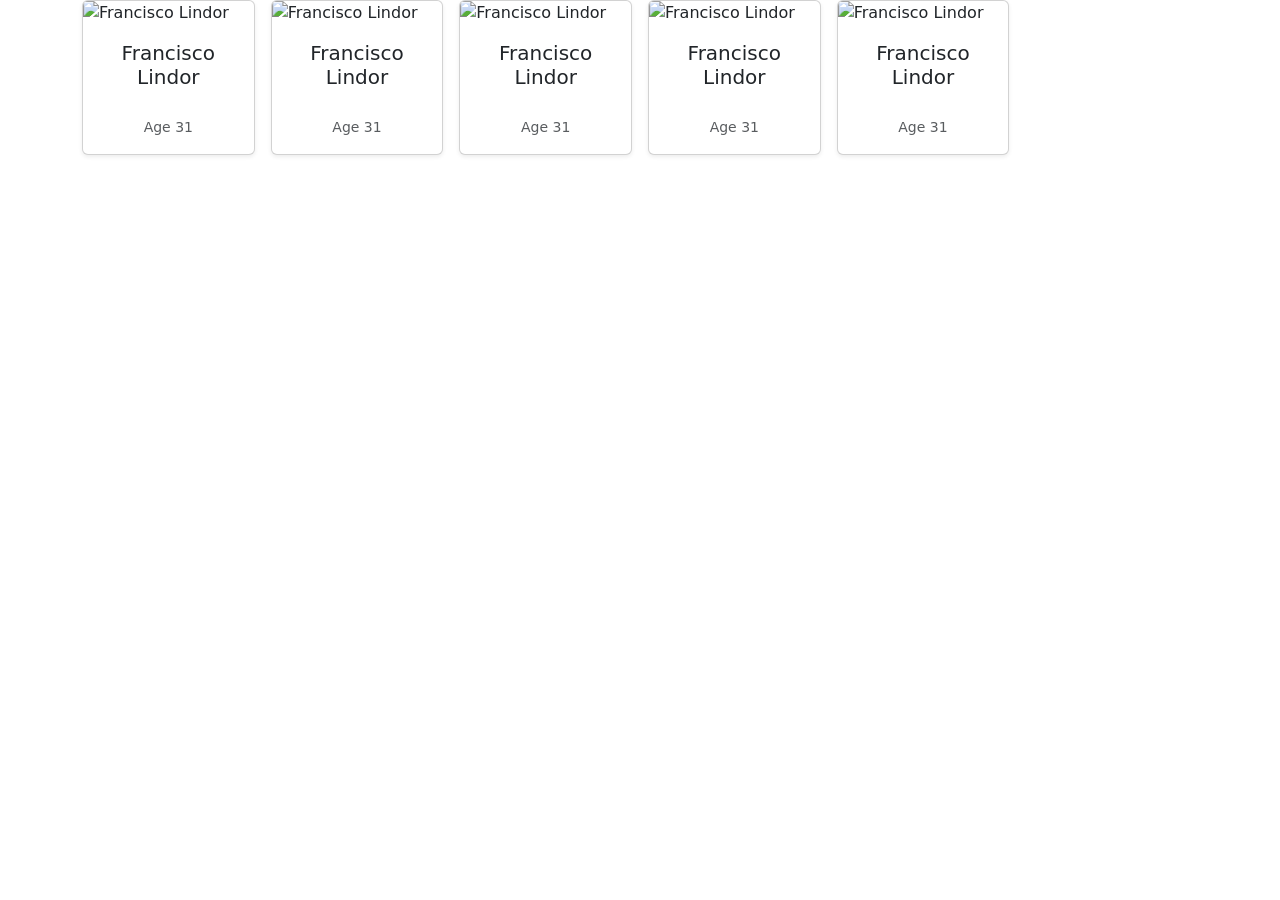
==== index.html @ 53bbb808 "Day #1 Class: Did Javascript and HTML with Mr. Kilgore" ====
<!doctype html>
<html lang="en">
    <head>
        <title>My Team Roster</title>
        <!-- Required meta tags -->
        <meta charset="utf-8" />
        <meta
            name="viewport"
            content="width=device-width, initial-scale=1, shrink-to-fit=no"
        />

        <!-- Bootstrap CSS v5.3.2 -->
        <link
            href="https://cdn.jsdelivr.net/npm/bootstrap@5.3.2/dist/css/bootstrap.min.css"
            rel="stylesheet"
            integrity="sha384-T3c6CoIi6uLrA9TneNEoa7RxnatzjcDSCmG1MXxSR1GAsXEV/Dwwykc2MPK8M2HN"
            crossorigin="anonymous"
        />
        <link rel="stylesheet" href="style.css">
        <link rel ="icon" type = "image/png"
    </head>

    <body>
        <header>
            <!-- place navbar here -->
        </header>
        <main class="container">
            <div id="rosterGrid" class="row g-3">
                
            </div>
        </main>
        <footer>
            <!-- place footer here -->
        </footer>
        <!-- Bootstrap JavaScript Libraries -->
        <script
            src="https://cdn.jsdelivr.net/npm/@popperjs/core@2.11.8/dist/umd/popper.min.js"
            integrity="sha384-I7E8VVD/ismYTF4hNIPjVp/Zjvgyol6VFvRkX/vR+Vc4jQkC+hVqc2pM8ODewa9r"
            crossorigin="anonymous"
        ></script>

        <script
            src="https://cdn.jsdelivr.net/npm/bootstrap@5.3.2/dist/js/bootstrap.min.js"
            integrity="sha384-BBtl+eGJRgqQAUMxJ7pMwbEyER4l1g+O15P+16Ep7Q9Q+zqX6gSbd85u4mG4QzX+"
            crossorigin="anonymous"
        ></script>
        <script src="players.js"></script>
        <script src="roster.js"></script>


    </body>
</html>
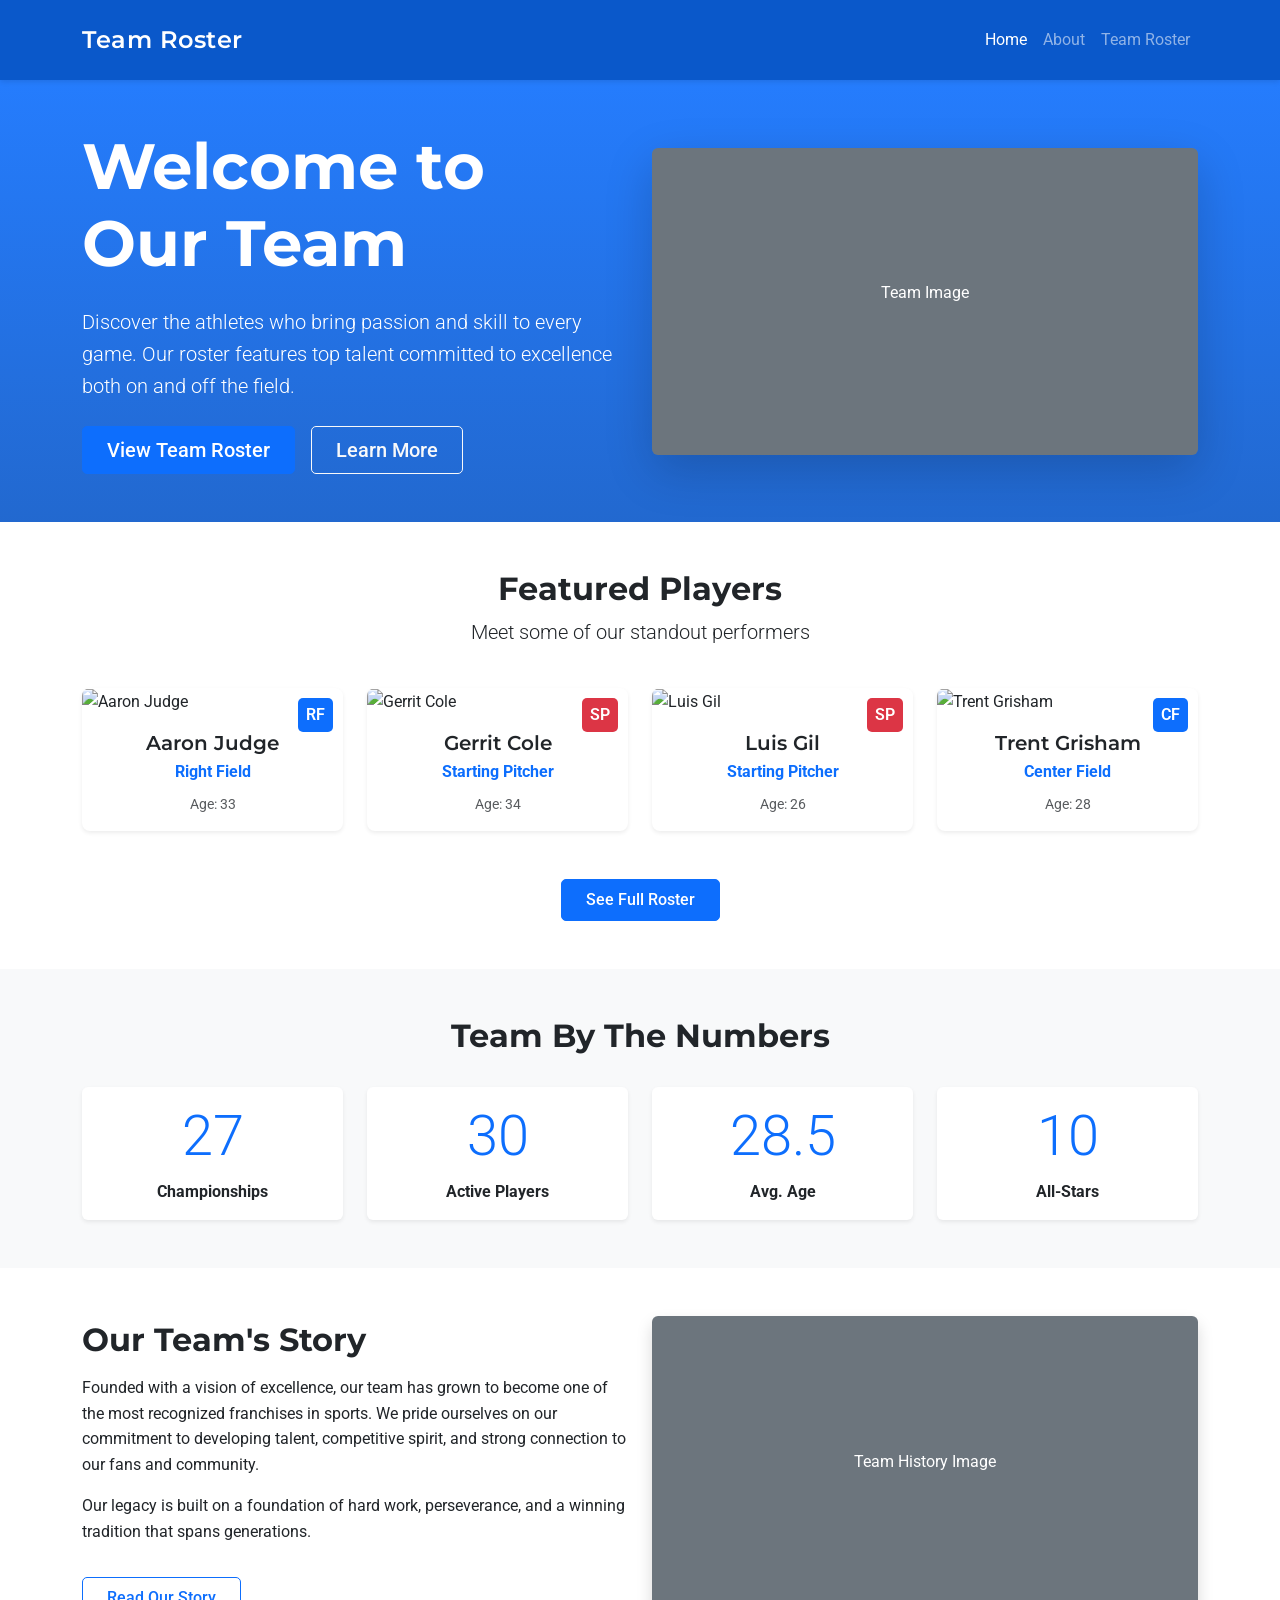
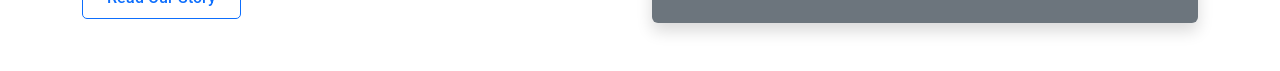
==== commit 9bb12f3b: "Day #3 School / Day #4 Home: Added team roster showcase with navigation, player filtering, and style" ====
--- a/index.html
+++ b/index.html
@@ -1,7 +1,7 @@
 <!doctype html>
 <html lang="en">
     <head>
-        <title>My Team Roster</title>
+        <title>Team Roster | Home</title>
         <!-- Required meta tags -->
         <meta charset="utf-8" />
         <meta
@@ -17,21 +17,161 @@
             crossorigin="anonymous"
         />
         <link rel="stylesheet" href="style.css">
-        <link rel ="icon" type = "image/png"
+        <link rel="icon" type="image/png" href="imgs/favicon.png">
     </head>
 
     <body>
         <header>
-            <!-- place navbar here -->
+            <!-- Navigation -->
+            <nav class="navbar navbar-expand-lg navbar-dark bg-primary">
+                <div class="container">
+                    <a class="navbar-brand" href="index.html">Team Roster</a>
+                    <button class="navbar-toggler" type="button" data-bs-toggle="collapse" data-bs-target="#navbarNav" aria-controls="navbarNav" aria-expanded="false" aria-label="Toggle navigation">
+                        <span class="navbar-toggler-icon"></span>
+                    </button>
+                    <div class="collapse navbar-collapse" id="navbarNav">
+                        <ul class="navbar-nav ms-auto">
+                            <li class="nav-item">
+                                <a class="nav-link active" aria-current="page" href="index.html">Home</a>
+                            </li>
+                            <li class="nav-item">
+                                <a class="nav-link" href="about.html">About</a>
+                            </li>
+                            <li class="nav-item">
+                                <a class="nav-link" href="team.html">Team Roster</a>
+                            </li>
+                        </ul>
+                    </div>
+                </div>
+            </nav>
         </header>
-        <main class="container">
-            <div id="rosterGrid" class="row g-3">
-                
+        
+        <!-- Hero Section -->
+        <section class="hero-section text-white py-5">
+            <div class="container">
+                <div class="row align-items-center">
+                    <div class="col-lg-6">
+                        <h1 class="display-3 fw-bold mb-4">Welcome to Our Team</h1>
+                        <p class="lead mb-4">Discover the athletes who bring passion and skill to every game. Our roster features top talent committed to excellence both on and off the field.</p>
+                        <div class="d-grid gap-2 d-md-flex justify-content-md-start">
+                            <a href="team.html" class="btn btn-primary btn-lg px-4 me-md-2">View Team Roster</a>
+                            <a href="about.html" class="btn btn-outline-light btn-lg px-4">Learn More</a>
+                        </div>
+                    </div>
+                    <div class="col-lg-6 d-none d-lg-block">
+                        <div class="hero-image-container mt-4 mt-lg-0">
+                            <!-- Placeholder for team image -->
+                            <div class="ratio ratio-16x9 rounded overflow-hidden shadow-lg">
+                                <div class="bg-secondary d-flex align-items-center justify-content-center">
+                                    <p class="text-white">Team Image</p>
+                                </div>
+                            </div>
+                        </div>
+                    </div>
+                </div>
             </div>
-        </main>
-        <footer>
-            <!-- place footer here -->
-        </footer>
+        </section>
+        
+        <!-- Featured Players Section -->
+        <section class="py-5">
+            <div class="container">
+                <div class="row mb-4">
+                    <div class="col-12 text-center">
+                        <h2 class="fw-bold">Featured Players</h2>
+                        <p class="lead">Meet some of our standout performers</p>
+                    </div>
+                </div>
+                <div id="featuredPlayers" class="row g-4">
+                    <!-- Featured players will be inserted here via JavaScript -->
+                </div>
+                <div class="text-center mt-5">
+                    <a href="team.html" class="btn btn-primary">See Full Roster</a>
+                </div>
+            </div>
+        </section>
+        
+        <!-- Team Stats Section -->
+        <section class="py-5 bg-light">
+            <div class="container">
+                <div class="row mb-4">
+                    <div class="col-12 text-center">
+                        <h2 class="fw-bold">Team By The Numbers</h2>
+                    </div>
+                </div>
+                <div class="row g-4 text-center">
+                    <div class="col-md-3 col-6">
+                        <div class="card h-100 border-0 shadow-sm">
+                            <div class="card-body">
+                                <div class="display-4 text-primary mb-2">27</div>
+                                <p class="mb-0 fw-bold">Championships</p>
+                            </div>
+                        </div>
+                    </div>
+                    <div class="col-md-3 col-6">
+                        <div class="card h-100 border-0 shadow-sm">
+                            <div class="card-body">
+                                <div class="display-4 text-primary mb-2">30</div>
+                                <p class="mb-0 fw-bold">Active Players</p>
+                            </div>
+                        </div>
+                    </div>
+                    <div class="col-md-3 col-6">
+                        <div class="card h-100 border-0 shadow-sm">
+                            <div class="card-body">
+                                <div class="display-4 text-primary mb-2">28.5</div>
+                                <p class="mb-0 fw-bold">Avg. Age</p>
+                            </div>
+                        </div>
+                    </div>
+                    <div class="col-md-3 col-6">
+                        <div class="card h-100 border-0 shadow-sm">
+                            <div class="card-body">
+                                <div class="display-4 text-primary mb-2">10</div>
+                                <p class="mb-0 fw-bold">All-Stars</p>
+                            </div>
+                        </div>
+                    </div>
+                </div>
+            </div>
+        </section>
+        
+        <!-- About Team Preview Section -->
+        <section class="py-5">
+            <div class="container">
+                <div class="row align-items-center">
+                    <div class="col-lg-6 mb-4 mb-lg-0">
+                        <h2 class="fw-bold mb-3">Our Team's Story</h2>
+                        <p>Founded with a vision of excellence, our team has grown to become one of the most recognized franchises in sports. We pride ourselves on our commitment to developing talent, competitive spirit, and strong connection to our fans and community.</p>
+                        <p>Our legacy is built on a foundation of hard work, perseverance, and a winning tradition that spans generations.</p>
+                        <a href="about.html" class="btn btn-outline-primary mt-3">Read Our Story</a>
+                    </div>
+                    <div class="col-lg-6">
+                        <div class="ratio ratio-16x9 rounded overflow-hidden shadow">
+                            <div class="bg-secondary d-flex align-items-center justify-content-center">
+                                <p class="text-white">Team History Image</p>
+                            </div>
+                        </div>
+                    </div>
+                </div>
+            </div>
+        </section>
+        
+        <!-- Bootstrap JavaScript Libraries -->
+        <script
+            src="https://cdn.jsdelivr.net/npm/@popperjs/core@2.11.8/dist/umd/popper.min.js"
+            integrity="sha384-I7E8VVD/ismYTF4hNIPjVp/Zjvgyol6VFvRkX/vR+Vc4jQkC+hVqc2pM8ODewa9r"
+            crossorigin="anonymous"
+        ></script>
+
+        <script
+            src="https://cdn.jsdelivr.net/npm/bootstrap@5.3.2/dist/js/bootstrap.min.js"
+            integrity="sha384-BBtl+eGJRgqQAUMxJ7pMwbEyER4l1g+O15P+16Ep7Q9Q+zqX6gSbd85u4mG4QzX+"
+            crossorigin="anonymous"
+        ></script>
+        <script src="players.js"></script>
+        <script src="roster.js"></script>
+    </body>
+</html>
         <!-- Bootstrap JavaScript Libraries -->
         <script
             src="https://cdn.jsdelivr.net/npm/@popperjs/core@2.11.8/dist/umd/popper.min.js"
@@ -49,4 +189,4 @@
 
 
     </body>
-</html>
+</html>
--- a/style.css
+++ b/style.css
@@ -0,0 +1,166 @@
+/* Custom Fonts */
+@import url('https://fonts.googleapis.com/css2?family=Montserrat:wght@400;500;600;700&family=Roboto:wght@300;400;500;700&display=swap');
+
+/* Base Styles */
+:root {
+    --primary-color: #0d6efd;
+    --primary-dark: #0a58ca;
+    --secondary-color: #6c757d;
+    --accent-color: #ffc107;
+    --light-color: #f8f9fa;
+    --dark-color: #212529;
+    --success-color: #198754;
+    --danger-color: #dc3545;
+}
+
+body {
+    font-family: 'Roboto', sans-serif;
+    color: var(--dark-color);
+    line-height: 1.6;
+}
+
+h1, h2, h3, h4, h5, h6, .navbar-brand {
+    font-family: 'Montserrat', sans-serif;
+    font-weight: 600;
+}
+.hero-section {
+    background: linear-gradient(rgba(13, 110, 253, 0.9), rgba(10, 88, 202, 0.9)), url('https://source.unsplash.com/vTL_qy03D1I/1600x900') no-repeat center center;
+    background-size: cover;
+    padding: 5rem 0;
+}
+.navbar {
+    padding: 1rem 0;
+    box-shadow: 0 2px 5px rgba(0, 0, 0, 0.1);
+}
+
+.navbar-dark.bg-primary {
+    background-color: var(--primary-dark) !important;
+}
+
+.navbar-brand {
+    font-size: 1.5rem;
+    letter-spacing: 0.5px;
+}
+.player-card {
+    transition: transform 0.3s ease, box-shadow 0.3s ease;
+    border-radius: 0.5rem;
+    overflow: hidden;
+    border: none;
+}
+.player-card:hover {
+    transform: translateY(-5px);
+    box-shadow: 0 10px 20px rgba(0, 0, 0, 0.1) !important;
+}.player-photo {
+    height: 230px;
+    object-fit: cover;
+    object-position: center top;
+}
+.card-title {
+    font-weight: 600;
+}
+.position-indicator {
+    position: absolute;
+    top: 10px;
+    right: 10px;
+    padding: 0.25rem 0.5rem;
+    border-radius: 5px;
+    font-weight: 600;
+    color: white;
+    background-color: var(--primary-color);
+}
+.badge-pos-P, .badge-pos-SP, .badge-pos-RP {
+    background-color: var(--danger-color);
+}
+
+.badge-pos-C {
+    background-color: #6610f2;
+}
+
+.badge-pos-1B, .badge-pos-2B, .badge-pos-3B, .badge-pos-SS {
+    background-color: var(--success-color);
+}
+
+.badge-pos-LF, .badge-pos-CF, .badge-pos-RF {
+    background-color: var(--primary-color);
+}
+
+.badge-pos-DH {
+    background-color: var(--accent-color);
+    color: var(--dark-color);
+}
+.roster-controls {
+    background-color: var(--light-color);
+    padding: 1.5rem;
+    border-radius: 10px;
+    margin-bottom: 2rem;
+}
+footer {
+    margin-top: 2rem;
+}
+
+footer a {
+    text-decoration: none;
+    transition: color 0.2s;
+}
+
+footer a:hover {
+    text-decoration: underline;
+}
+.btn {
+    border-radius: 5px;
+    padding: 0.5rem 1.5rem;
+    font-weight: 500;
+    transition: all 0.3s;
+}
+
+.btn-primary {
+    background-color: var(--primary-color);
+    border-color: var(--primary-color);
+}
+
+.btn-primary:hover {
+    background-color: var(--primary-dark);
+    border-color: var(--primary-dark);
+    transform: translateY(-2px);
+}
+
+.btn-outline-primary {
+    color: var(--primary-color);
+    border-color: var(--primary-color);
+}
+
+.btn-outline-primary:hover {
+    background-color: var(--primary-color);
+    transform: translateY(-2px);
+}
+@media (max-width: 767px) {
+    .hero-section {
+        padding: 3rem 0;
+    }
+    
+    .hero-section h1 {
+        font-size: 2.5rem;
+    }
+    
+    .player-photo {
+        height: 200px;
+    }
+}
+
+@media (max-width: 576px) {
+    .navbar-brand {
+        font-size: 1.2rem;
+    }
+    
+    h1.display-4 {
+        font-size: 2.5rem;
+    }
+    
+    .display-1, .display-3, .display-4 {
+        font-size: calc(1.3rem + 2.1vw);
+    }
+    
+    .player-photo {
+        height: 180px;
+    }
+}
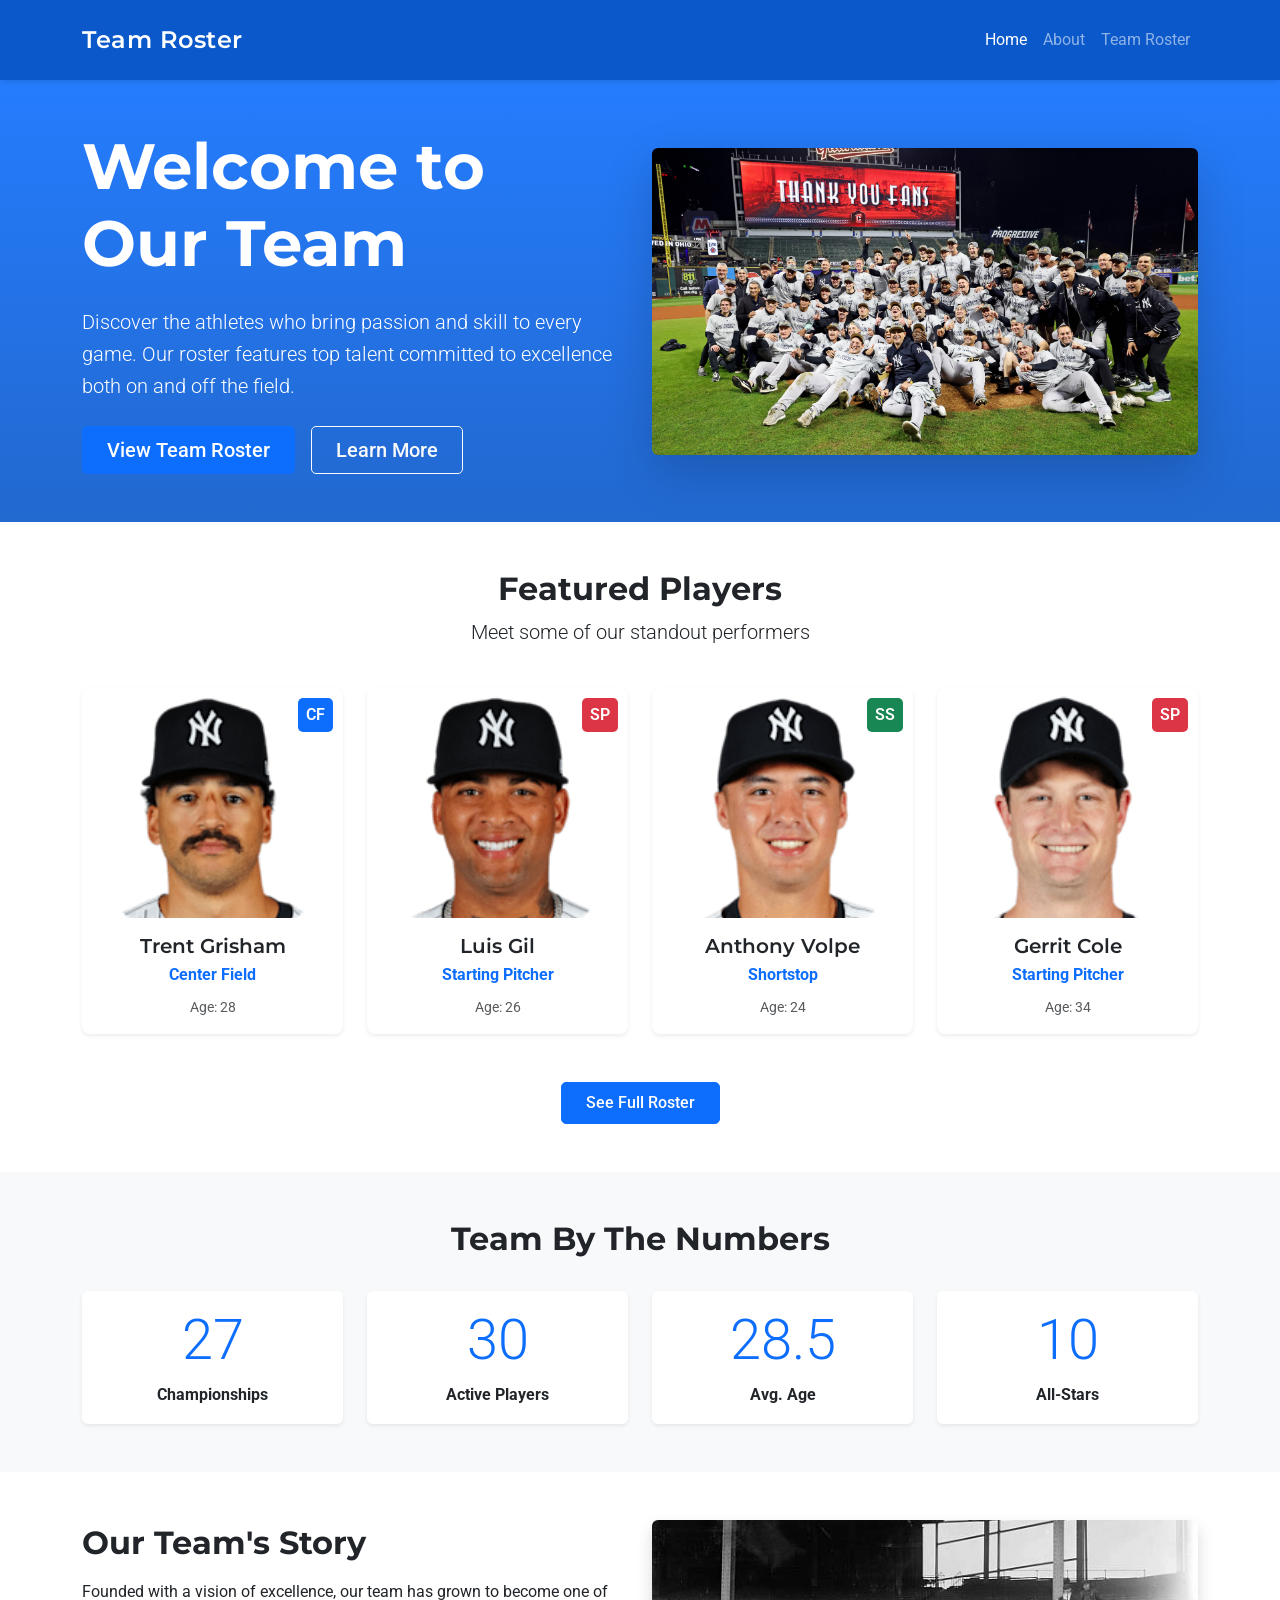
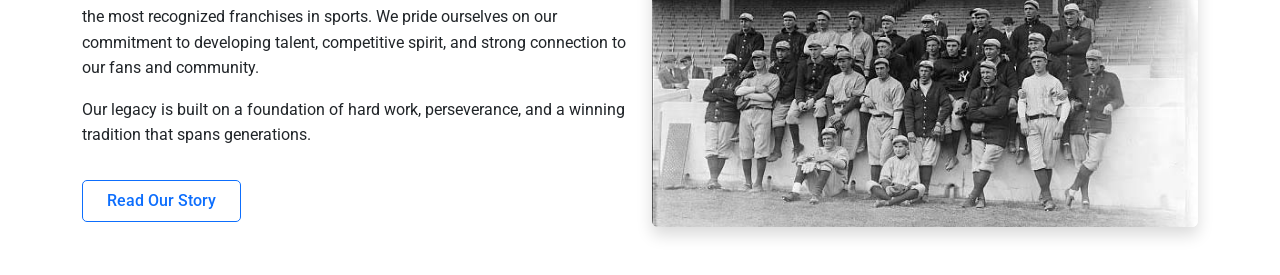
==== commit 02aa290d: "Day #4 Class: Added Images, and added images in roster / about pages" ====
--- a/index.html
+++ b/index.html
@@ -1,192 +1,186 @@
 <!doctype html>
 <html lang="en">
-    <head>
-        <title>Team Roster | Home</title>
-        <!-- Required meta tags -->
-        <meta charset="utf-8" />
-        <meta
-            name="viewport"
-            content="width=device-width, initial-scale=1, shrink-to-fit=no"
-        />
 
-        <!-- Bootstrap CSS v5.3.2 -->
-        <link
-            href="https://cdn.jsdelivr.net/npm/bootstrap@5.3.2/dist/css/bootstrap.min.css"
-            rel="stylesheet"
-            integrity="sha384-T3c6CoIi6uLrA9TneNEoa7RxnatzjcDSCmG1MXxSR1GAsXEV/Dwwykc2MPK8M2HN"
-            crossorigin="anonymous"
-        />
-        <link rel="stylesheet" href="style.css">
-        <link rel="icon" type="image/png" href="imgs/favicon.png">
-    </head>
+<head>
+    <title>Team Roster | Home</title>
+    <!-- Required meta tags -->
+    <meta charset="utf-8" />
+    <meta name="viewport" content="width=device-width, initial-scale=1, shrink-to-fit=no" />
 
-    <body>
-        <header>
-            <!-- Navigation -->
-            <nav class="navbar navbar-expand-lg navbar-dark bg-primary">
-                <div class="container">
-                    <a class="navbar-brand" href="index.html">Team Roster</a>
-                    <button class="navbar-toggler" type="button" data-bs-toggle="collapse" data-bs-target="#navbarNav" aria-controls="navbarNav" aria-expanded="false" aria-label="Toggle navigation">
-                        <span class="navbar-toggler-icon"></span>
-                    </button>
-                    <div class="collapse navbar-collapse" id="navbarNav">
-                        <ul class="navbar-nav ms-auto">
-                            <li class="nav-item">
-                                <a class="nav-link active" aria-current="page" href="index.html">Home</a>
-                            </li>
-                            <li class="nav-item">
-                                <a class="nav-link" href="about.html">About</a>
-                            </li>
-                            <li class="nav-item">
-                                <a class="nav-link" href="team.html">Team Roster</a>
-                            </li>
-                        </ul>
+    <!-- Bootstrap CSS v5.3.2 -->
+    <link href="https://cdn.jsdelivr.net/npm/bootstrap@5.3.2/dist/css/bootstrap.min.css" rel="stylesheet"
+        integrity="sha384-T3c6CoIi6uLrA9TneNEoa7RxnatzjcDSCmG1MXxSR1GAsXEV/Dwwykc2MPK8M2HN" crossorigin="anonymous" />
+    <link rel="stylesheet" href="style.css">
+    <link rel="icon" type="image/png" href="imgs/favicon.png">
+</head>
+
+<body>
+    <header>
+        <!-- Navigation -->
+        <nav class="navbar navbar-expand-lg navbar-dark bg-primary">
+            <div class="container">
+                <a class="navbar-brand" href="index.html">Team Roster</a>
+                <button class="navbar-toggler" type="button" data-bs-toggle="collapse" data-bs-target="#navbarNav"
+                    aria-controls="navbarNav" aria-expanded="false" aria-label="Toggle navigation">
+                    <span class="navbar-toggler-icon"></span>
+                </button>
+                <div class="collapse navbar-collapse" id="navbarNav">
+                    <ul class="navbar-nav ms-auto">
+                        <li class="nav-item">
+                            <a class="nav-link active" aria-current="page" href="index.html">Home</a>
+                        </li>
+                        <li class="nav-item">
+                            <a class="nav-link" href="about.html">About</a>
+                        </li>
+                        <li class="nav-item">
+                            <a class="nav-link" href="team.html">Team Roster</a>
+                        </li>
+                    </ul>
+                </div>
+            </div>
+        </nav>
+    </header>
+
+    <!-- Hero Section -->
+    <section class="hero-section text-white py-5">
+        <div class="container">
+            <div class="row align-items-center">
+                <div class="col-lg-6">
+                    <h1 class="display-3 fw-bold mb-4">Welcome to Our Team</h1>
+                    <p class="lead mb-4">Discover the athletes who bring passion and skill to every game. Our roster
+                        features top talent committed to excellence both on and off the field.</p>
+                    <div class="d-grid gap-2 d-md-flex justify-content-md-start">
+                        <a href="team.html" class="btn btn-primary btn-lg px-4 me-md-2">View Team Roster</a>
+                        <a href="about.html" class="btn btn-outline-light btn-lg px-4">Learn More</a>
                     </div>
                 </div>
-            </nav>
-        </header>
-        
-        <!-- Hero Section -->
-        <section class="hero-section text-white py-5">
-            <div class="container">
-                <div class="row align-items-center">
-                    <div class="col-lg-6">
-                        <h1 class="display-3 fw-bold mb-4">Welcome to Our Team</h1>
-                        <p class="lead mb-4">Discover the athletes who bring passion and skill to every game. Our roster features top talent committed to excellence both on and off the field.</p>
-                        <div class="d-grid gap-2 d-md-flex justify-content-md-start">
-                            <a href="team.html" class="btn btn-primary btn-lg px-4 me-md-2">View Team Roster</a>
-                            <a href="about.html" class="btn btn-outline-light btn-lg px-4">Learn More</a>
-                        </div>
-                    </div>
-                    <div class="col-lg-6 d-none d-lg-block">
-                        <div class="hero-image-container mt-4 mt-lg-0">
-                            <!-- Placeholder for team image -->
-                            <div class="ratio ratio-16x9 rounded overflow-hidden shadow-lg">
-                                <div class="bg-secondary d-flex align-items-center justify-content-center">
-                                    <p class="text-white">Team Image</p>
-                                </div>
+                <div class="col-lg-6 d-none d-lg-block">
+                    <div class="hero-image-container mt-4 mt-lg-0">
+                        <!-- Placeholder for team image -->
+                        <div class="ratio ratio-16x9 rounded overflow-hidden shadow-lg">
+                            <div class="bg-secondary d-flex align-items-center justify-content-center">
+                                <img src="imgs/NYY.webp" class="card-img-top" alt="...">
                             </div>
                         </div>
                     </div>
                 </div>
             </div>
-        </section>
-        
-        <!-- Featured Players Section -->
-        <section class="py-5">
-            <div class="container">
-                <div class="row mb-4">
-                    <div class="col-12 text-center">
-                        <h2 class="fw-bold">Featured Players</h2>
-                        <p class="lead">Meet some of our standout performers</p>
+        </div>
+    </section>
+
+    <!-- Featured Players Section -->
+    <section class="py-5">
+        <div class="container">
+            <div class="row mb-4">
+                <div class="col-12 text-center">
+                    <h2 class="fw-bold">Featured Players</h2>
+                    <p class="lead">Meet some of our standout performers</p>
+                </div>
+            </div>
+            <div id="featuredPlayers" class="row g-4">
+                <!-- Featured players will be inserted here via JavaScript -->
+            </div>
+            <div class="text-center mt-5">
+                <a href="team.html" class="btn btn-primary">See Full Roster</a>
+            </div>
+        </div>
+    </section>
+
+    <!-- Team Stats Section -->
+    <section class="py-5 bg-light">
+        <div class="container">
+            <div class="row mb-4">
+                <div class="col-12 text-center">
+                    <h2 class="fw-bold">Team By The Numbers</h2>
+                </div>
+            </div>
+            <div class="row g-4 text-center">
+                <div class="col-md-3 col-6">
+                    <div class="card h-100 border-0 shadow-sm">
+                        <div class="card-body">
+                            <div class="display-4 text-primary mb-2">27</div>
+                            <p class="mb-0 fw-bold">Championships</p>
+                        </div>
                     </div>
                 </div>
-                <div id="featuredPlayers" class="row g-4">
-                    <!-- Featured players will be inserted here via JavaScript -->
-                </div>
-                <div class="text-center mt-5">
-                    <a href="team.html" class="btn btn-primary">See Full Roster</a>
-                </div>
-            </div>
-        </section>
-        
-        <!-- Team Stats Section -->
-        <section class="py-5 bg-light">
-            <div class="container">
-                <div class="row mb-4">
-                    <div class="col-12 text-center">
-                        <h2 class="fw-bold">Team By The Numbers</h2>
+                <div class="col-md-3 col-6">
+                    <div class="card h-100 border-0 shadow-sm">
+                        <div class="card-body">
+                            <div class="display-4 text-primary mb-2">30</div>
+                            <p class="mb-0 fw-bold">Active Players</p>
+                        </div>
                     </div>
                 </div>
-                <div class="row g-4 text-center">
-                    <div class="col-md-3 col-6">
-                        <div class="card h-100 border-0 shadow-sm">
-                            <div class="card-body">
-                                <div class="display-4 text-primary mb-2">27</div>
-                                <p class="mb-0 fw-bold">Championships</p>
-                            </div>
+                <div class="col-md-3 col-6">
+                    <div class="card h-100 border-0 shadow-sm">
+                        <div class="card-body">
+                            <div class="display-4 text-primary mb-2">28.5</div>
+                            <p class="mb-0 fw-bold">Avg. Age</p>
                         </div>
                     </div>
-                    <div class="col-md-3 col-6">
-                        <div class="card h-100 border-0 shadow-sm">
-                            <div class="card-body">
-                                <div class="display-4 text-primary mb-2">30</div>
-                                <p class="mb-0 fw-bold">Active Players</p>
-                            </div>
-                        </div>
-                    </div>
-                    <div class="col-md-3 col-6">
-                        <div class="card h-100 border-0 shadow-sm">
-                            <div class="card-body">
-                                <div class="display-4 text-primary mb-2">28.5</div>
-                                <p class="mb-0 fw-bold">Avg. Age</p>
-                            </div>
-                        </div>
-                    </div>
-                    <div class="col-md-3 col-6">
-                        <div class="card h-100 border-0 shadow-sm">
-                            <div class="card-body">
-                                <div class="display-4 text-primary mb-2">10</div>
-                                <p class="mb-0 fw-bold">All-Stars</p>
-                            </div>
+                </div>
+                <div class="col-md-3 col-6">
+                    <div class="card h-100 border-0 shadow-sm">
+                        <div class="card-body">
+                            <div class="display-4 text-primary mb-2">10</div>
+                            <p class="mb-0 fw-bold">All-Stars</p>
                         </div>
                     </div>
                 </div>
             </div>
-        </section>
-        
-        <!-- About Team Preview Section -->
-        <section class="py-5">
-            <div class="container">
-                <div class="row align-items-center">
-                    <div class="col-lg-6 mb-4 mb-lg-0">
-                        <h2 class="fw-bold mb-3">Our Team's Story</h2>
-                        <p>Founded with a vision of excellence, our team has grown to become one of the most recognized franchises in sports. We pride ourselves on our commitment to developing talent, competitive spirit, and strong connection to our fans and community.</p>
-                        <p>Our legacy is built on a foundation of hard work, perseverance, and a winning tradition that spans generations.</p>
-                        <a href="about.html" class="btn btn-outline-primary mt-3">Read Our Story</a>
-                    </div>
-                    <div class="col-lg-6">
-                        <div class="ratio ratio-16x9 rounded overflow-hidden shadow">
-                            <div class="bg-secondary d-flex align-items-center justify-content-center">
-                                <p class="text-white">Team History Image</p>
-                            </div>
+        </div>
+    </section>
+
+    <!-- About Team Preview Section -->
+    <section class="py-5">
+        <div class="container">
+            <div class="row align-items-center">
+                <div class="col-lg-6 mb-4 mb-lg-0">
+                    <h2 class="fw-bold mb-3">Our Team's Story</h2>
+                    <p>Founded with a vision of excellence, our team has grown to become one of the most recognized
+                        franchises in sports. We pride ourselves on our commitment to developing talent, competitive
+                        spirit, and strong connection to our fans and community.</p>
+                    <p>Our legacy is built on a foundation of hard work, perseverance, and a winning tradition that
+                        spans generations.</p>
+                    <a href="about.html" class="btn btn-outline-primary mt-3">Read Our Story</a>
+                </div>
+                <div class="col-lg-6">
+                    <div class="ratio ratio-16x9 rounded overflow-hidden shadow">
+                        <div class="bg-secondary d-flex align-items-center justify-content-center">
+
+                            <img src="imgs/history.jpg" class="card-img-top" alt="...">
                         </div>
                     </div>
                 </div>
             </div>
-        </section>
-        
-        <!-- Bootstrap JavaScript Libraries -->
-        <script
-            src="https://cdn.jsdelivr.net/npm/@popperjs/core@2.11.8/dist/umd/popper.min.js"
-            integrity="sha384-I7E8VVD/ismYTF4hNIPjVp/Zjvgyol6VFvRkX/vR+Vc4jQkC+hVqc2pM8ODewa9r"
-            crossorigin="anonymous"
-        ></script>
+        </div>
+    </section>
 
-        <script
-            src="https://cdn.jsdelivr.net/npm/bootstrap@5.3.2/dist/js/bootstrap.min.js"
-            integrity="sha384-BBtl+eGJRgqQAUMxJ7pMwbEyER4l1g+O15P+16Ep7Q9Q+zqX6gSbd85u4mG4QzX+"
-            crossorigin="anonymous"
-        ></script>
-        <script src="players.js"></script>
-        <script src="roster.js"></script>
-    </body>
+    <!-- Bootstrap JavaScript Libraries -->
+    <script src="https://cdn.jsdelivr.net/npm/@popperjs/core@2.11.8/dist/umd/popper.min.js"
+        integrity="sha384-I7E8VVD/ismYTF4hNIPjVp/Zjvgyol6VFvRkX/vR+Vc4jQkC+hVqc2pM8ODewa9r"
+        crossorigin="anonymous"></script>
+
+    <script src="https://cdn.jsdelivr.net/npm/bootstrap@5.3.2/dist/js/bootstrap.min.js"
+        integrity="sha384-BBtl+eGJRgqQAUMxJ7pMwbEyER4l1g+O15P+16Ep7Q9Q+zqX6gSbd85u4mG4QzX+"
+        crossorigin="anonymous"></script>
+    <script src="players.js"></script>
+    <script src="roster.js"></script>
+</body>
+
 </html>
-        <!-- Bootstrap JavaScript Libraries -->
-        <script
-            src="https://cdn.jsdelivr.net/npm/@popperjs/core@2.11.8/dist/umd/popper.min.js"
-            integrity="sha384-I7E8VVD/ismYTF4hNIPjVp/Zjvgyol6VFvRkX/vR+Vc4jQkC+hVqc2pM8ODewa9r"
-            crossorigin="anonymous"
-        ></script>
+<!-- Bootstrap JavaScript Libraries -->
+<script src="https://cdn.jsdelivr.net/npm/@popperjs/core@2.11.8/dist/umd/popper.min.js"
+    integrity="sha384-I7E8VVD/ismYTF4hNIPjVp/Zjvgyol6VFvRkX/vR+Vc4jQkC+hVqc2pM8ODewa9r"
+    crossorigin="anonymous"></script>
 
-        <script
-            src="https://cdn.jsdelivr.net/npm/bootstrap@5.3.2/dist/js/bootstrap.min.js"
-            integrity="sha384-BBtl+eGJRgqQAUMxJ7pMwbEyER4l1g+O15P+16Ep7Q9Q+zqX6gSbd85u4mG4QzX+"
-            crossorigin="anonymous"
-        ></script>
-        <script src="players.js"></script>
-        <script src="roster.js"></script>
+<script src="https://cdn.jsdelivr.net/npm/bootstrap@5.3.2/dist/js/bootstrap.min.js"
+    integrity="sha384-BBtl+eGJRgqQAUMxJ7pMwbEyER4l1g+O15P+16Ep7Q9Q+zqX6gSbd85u4mG4QzX+"
+    crossorigin="anonymous"></script>
+<script src="players.js"></script>
+<script src="roster.js"></script>
 
 
-    </body>
+</body>
+
 </html>
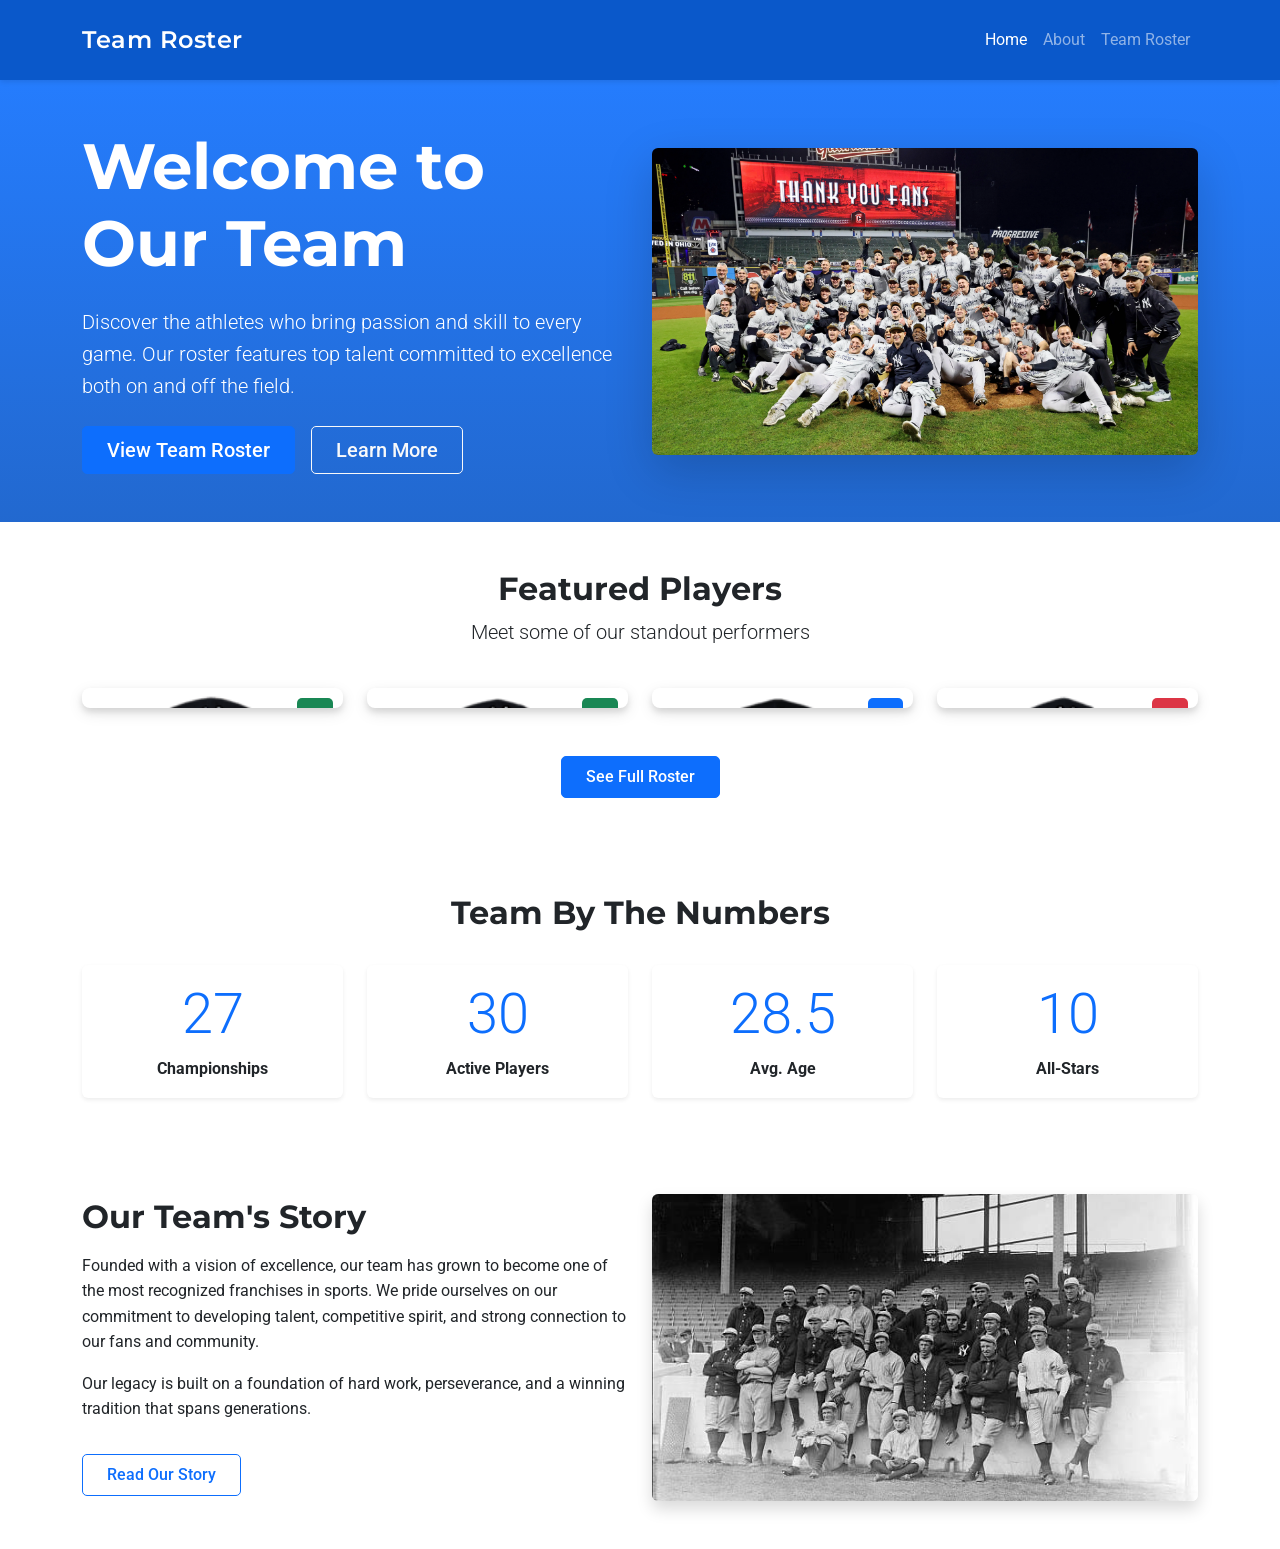
==== commit 1fa1b741: "Day #5 Home: added fun facts and update team page structure and styles" ====
--- a/index.html
+++ b/index.html
@@ -87,7 +87,7 @@
     </section>
 
     <!-- Team Stats Section -->
-    <section class="py-5 bg-light">
+    <section class="py-5">
         <div class="container">
             <div class="row mb-4">
                 <div class="col-12 text-center">
--- a/style.css
+++ b/style.css
@@ -41,16 +41,63 @@
     font-size: 1.5rem;
     letter-spacing: 0.5px;
 }
+
+/* Flip Card Styles */
 .player-card {
-    transition: transform 0.3s ease, box-shadow 0.3s ease;
+    perspective: 1000px;
+    height: 100%;
+    border-radius: 0.5rem;
+    overflow: visible;
+    border: none;
+    background-color: transparent;
+    box-shadow: none;
+}
+
+.player-card-inner {
+    position: relative;
+    width: 100%;
+    height: 100%;
+    text-align: center;
+    transition: transform 0.8s;
+    transform-style: preserve-3d;
+    border-radius: 0.5rem;
+    box-shadow: 0 5px 15px rgba(0, 0, 0, 0.1);
+}
+
+.player-card:hover .player-card-inner {
+    transform: rotateY(180deg);
+}
+
+.player-card-front, .player-card-back {
+    position: absolute;
+    width: 100%;
+    height: 100%;
+    backface-visibility: hidden;
     border-radius: 0.5rem;
     overflow: hidden;
-    border: none;
-}
-.player-card:hover {
-    transform: translateY(-5px);
-    box-shadow: 0 10px 20px rgba(0, 0, 0, 0.1) !important;
-}.player-photo {
+}
+
+.player-card-back {
+    background-color: var(--primary-color);
+    color: white;
+    transform: rotateY(180deg);
+    display: flex;
+    flex-direction: column;
+    justify-content: center;
+    padding: 1.5rem;
+}
+
+.player-card-back h5 {
+    margin-bottom: 1rem;
+}
+
+.fun-fact-text {
+    font-size: 1rem;
+    line-height: 1.5;
+    padding: 0 0.5rem;
+}
+
+.player-photo {
     height: 230px;
     object-fit: cover;
     object-position: center top;
@@ -163,4 +210,32 @@
     .player-photo {
         height: 180px;
     }
+}
+
+/* Team Page Styles */
+.player-card {
+    transition: transform 0.3s;
+    margin-bottom: 20px;
+    box-shadow: 0 4px 6px rgba(0, 0, 0, 0.1);
+}
+
+.player-card:hover {
+    transform: translateY(-5px);
+}
+
+.player-image {
+    width: 100%;
+    height: 300px;
+    object-fit: cover;
+}
+
+.modal-body img {
+    max-width: 200px;
+    margin-bottom: 15px;
+    box-shadow: 0 2px 4px rgba(0, 0, 0, 0.1);
+}
+
+.special-role {
+    color: var(--accent-color);
+    font-weight: bold;
 }
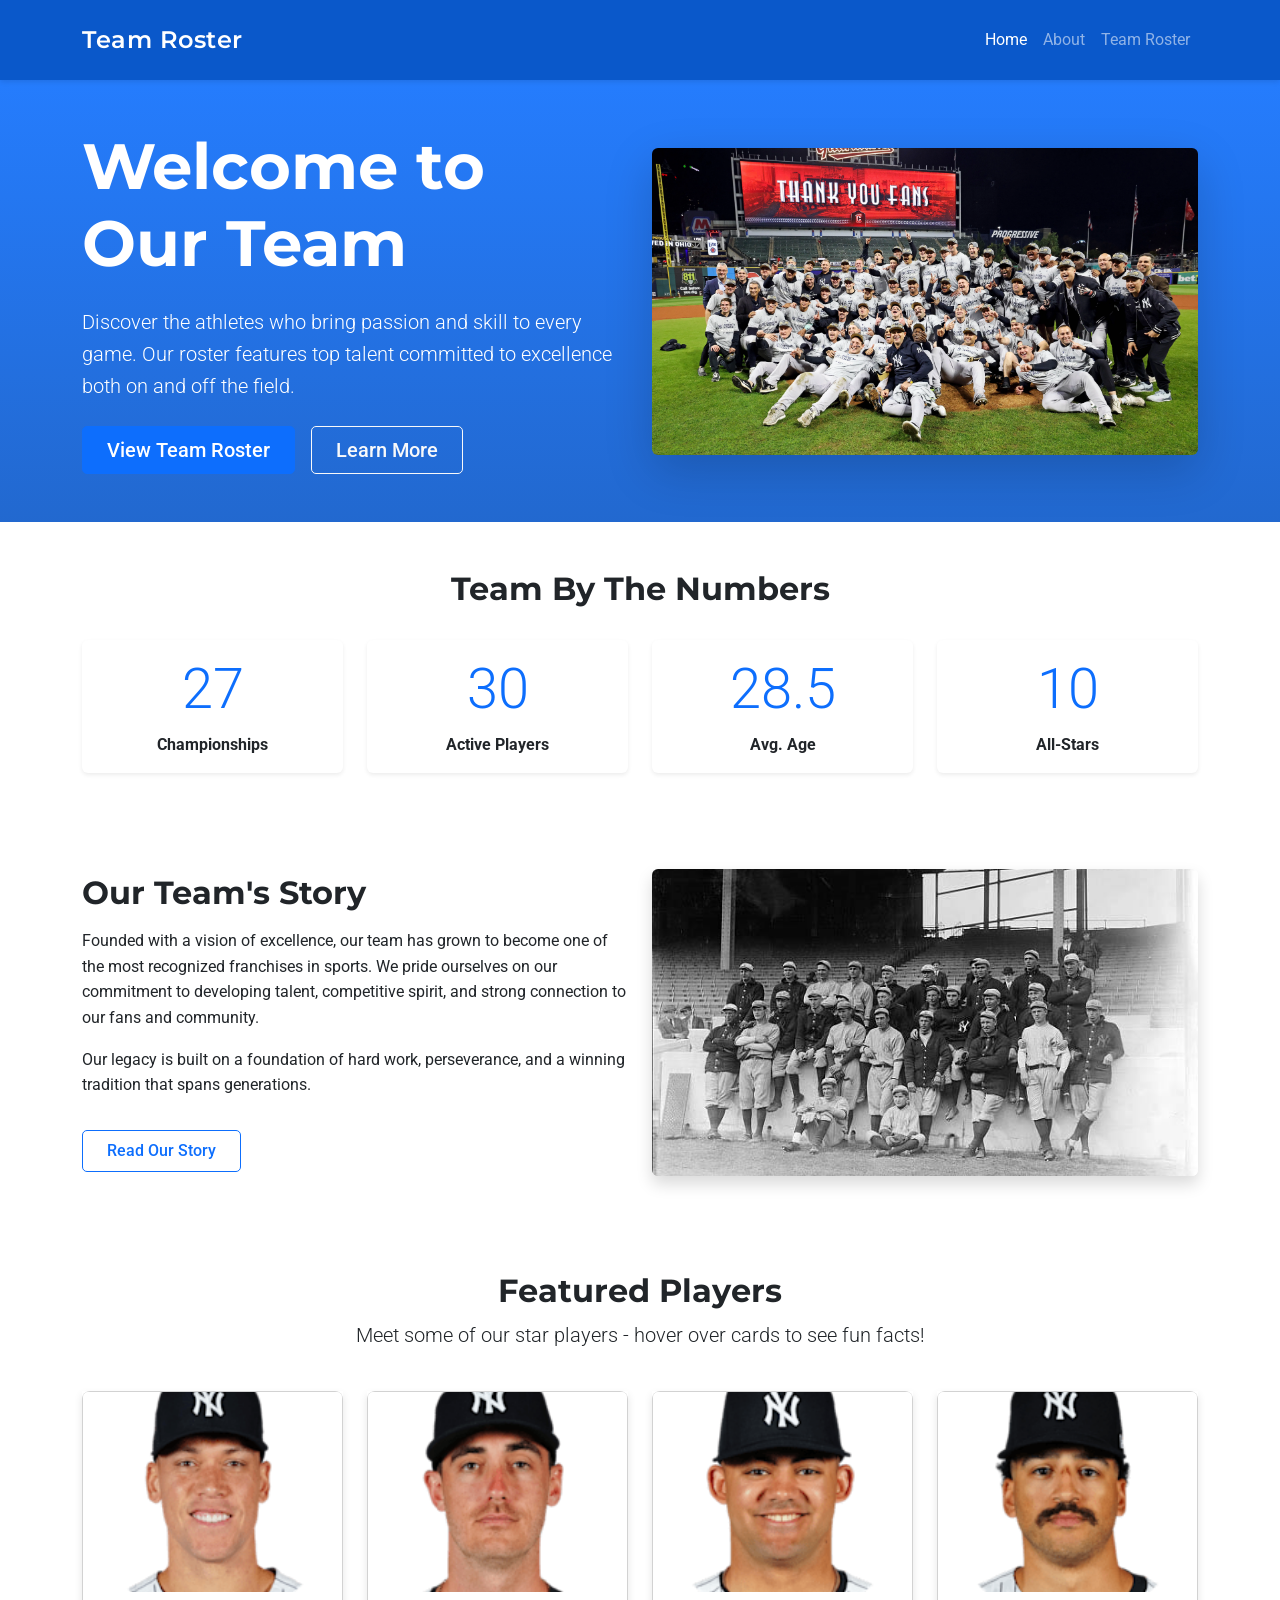
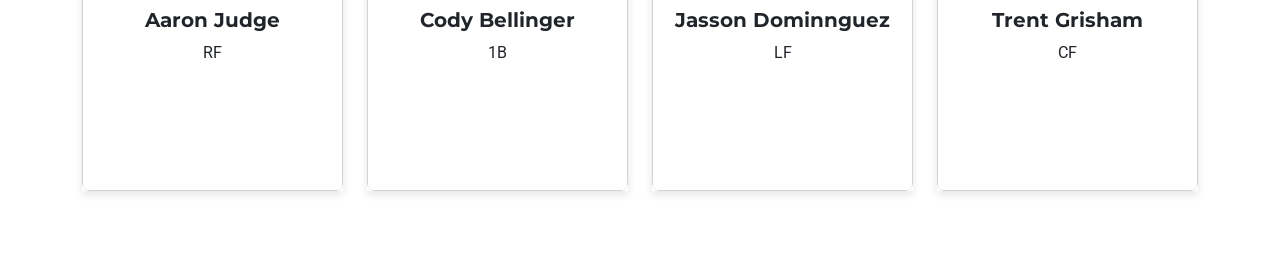
==== commit 50fe1f8b: "Day #8 Home: Added featured players section" ====
--- a/index.html
+++ b/index.html
@@ -11,6 +11,7 @@
     <link href="https://cdn.jsdelivr.net/npm/bootstrap@5.3.2/dist/css/bootstrap.min.css" rel="stylesheet"
         integrity="sha384-T3c6CoIi6uLrA9TneNEoa7RxnatzjcDSCmG1MXxSR1GAsXEV/Dwwykc2MPK8M2HN" crossorigin="anonymous" />
     <link rel="stylesheet" href="style.css">
+    <link rel="stylesheet" href="featured-styles.css">
     <link rel="icon" type="image/png" href="imgs/favicon.png">
 </head>
 
@@ -64,24 +65,6 @@
                         </div>
                     </div>
                 </div>
-            </div>
-        </div>
-    </section>
-
-    <!-- Featured Players Section -->
-    <section class="py-5">
-        <div class="container">
-            <div class="row mb-4">
-                <div class="col-12 text-center">
-                    <h2 class="fw-bold">Featured Players</h2>
-                    <p class="lead">Meet some of our standout performers</p>
-                </div>
-            </div>
-            <div id="featuredPlayers" class="row g-4">
-                <!-- Featured players will be inserted here via JavaScript -->
-            </div>
-            <div class="text-center mt-5">
-                <a href="team.html" class="btn btn-primary">See Full Roster</a>
             </div>
         </div>
     </section>
@@ -156,6 +139,20 @@
         </div>
     </section>
 
+    <!-- Featured Players Section -->
+    <section class="py-5">
+        <div class="container">
+            <div class="row mb-4">
+                <div class="col-12 text-center">
+                    <h2 class="fw-bold">Featured Players</h2>
+                    <p class="lead">Meet some of our star players - hover over cards to see fun facts!</p>
+                </div>
+            </div>
+            <div class="row g-4" id="featured-players">
+            </div>
+        </div>
+    </section>
+
     <!-- Bootstrap JavaScript Libraries -->
     <script src="https://cdn.jsdelivr.net/npm/@popperjs/core@2.11.8/dist/umd/popper.min.js"
         integrity="sha384-I7E8VVD/ismYTF4hNIPjVp/Zjvgyol6VFvRkX/vR+Vc4jQkC+hVqc2pM8ODewa9r"
@@ -166,19 +163,7 @@
         crossorigin="anonymous"></script>
     <script src="players.js"></script>
     <script src="roster.js"></script>
-</body>
-
-</html>
-<!-- Bootstrap JavaScript Libraries -->
-<script src="https://cdn.jsdelivr.net/npm/@popperjs/core@2.11.8/dist/umd/popper.min.js"
-    integrity="sha384-I7E8VVD/ismYTF4hNIPjVp/Zjvgyol6VFvRkX/vR+Vc4jQkC+hVqc2pM8ODewa9r"
-    crossorigin="anonymous"></script>
-
-<script src="https://cdn.jsdelivr.net/npm/bootstrap@5.3.2/dist/js/bootstrap.min.js"
-    integrity="sha384-BBtl+eGJRgqQAUMxJ7pMwbEyER4l1g+O15P+16Ep7Q9Q+zqX6gSbd85u4mG4QzX+"
-    crossorigin="anonymous"></script>
-<script src="players.js"></script>
-<script src="roster.js"></script>
+    <script src="featured-players.js"></script>
 
 
 </body>
--- a/featured-styles.css
+++ b/featured-styles.css
@@ -0,0 +1,57 @@
+.featured-player-card {
+    perspective: 1000px;
+    height: 400px;
+    margin-bottom: 20px;
+}
+
+.featured-card-inner {
+    position: relative;
+    width: 100%;
+    height: 100%;
+    text-align: center;
+    transition: transform 0.8s;
+    transform-style: preserve-3d;
+    box-shadow: 0 4px 8px rgba(0,0,0,0.1);
+}
+
+.featured-player-card:hover .featured-card-inner {
+    transform: rotateY(180deg);
+}
+
+.featured-card-front, .featured-card-back {
+    position: absolute;
+    width: 100%;
+    height: 100%;
+    backface-visibility: hidden;
+    border-radius: 8px;
+    overflow: hidden;
+}
+
+.featured-card-front {
+    background-color: white;
+}
+
+.featured-card-back {
+    background-color: #0d6efd;
+    color: white;
+    transform: rotateY(180deg);
+    display: flex;
+    flex-direction: column;
+    justify-content: center;
+    align-items: center;
+    padding: 1rem;
+}
+
+.featured-card-back h5 {
+    margin-bottom: 1rem;
+}
+
+.featured-card-back h6 {
+    margin-bottom: 0.5rem;
+    font-weight: bold;
+}
+
+.fun-fact-text {
+    font-size: 0.9rem;
+    line-height: 1.4;
+}
